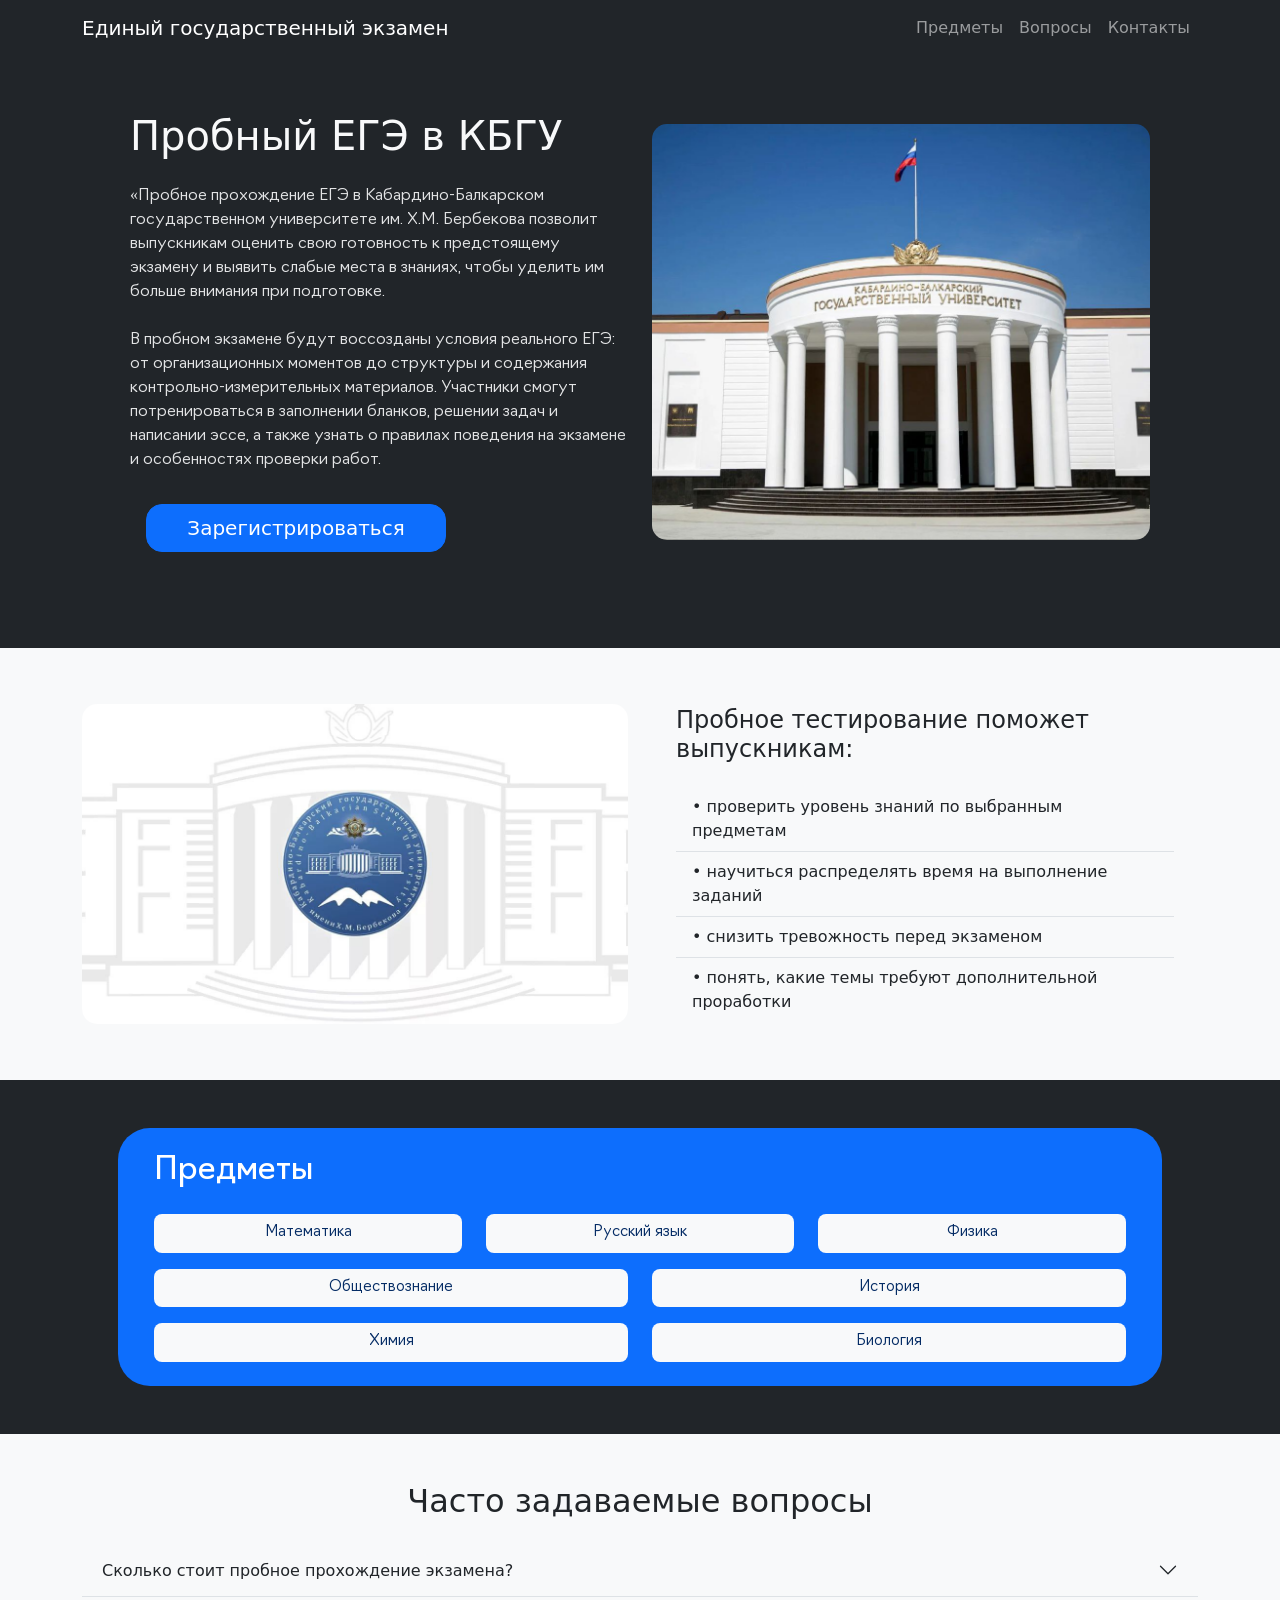
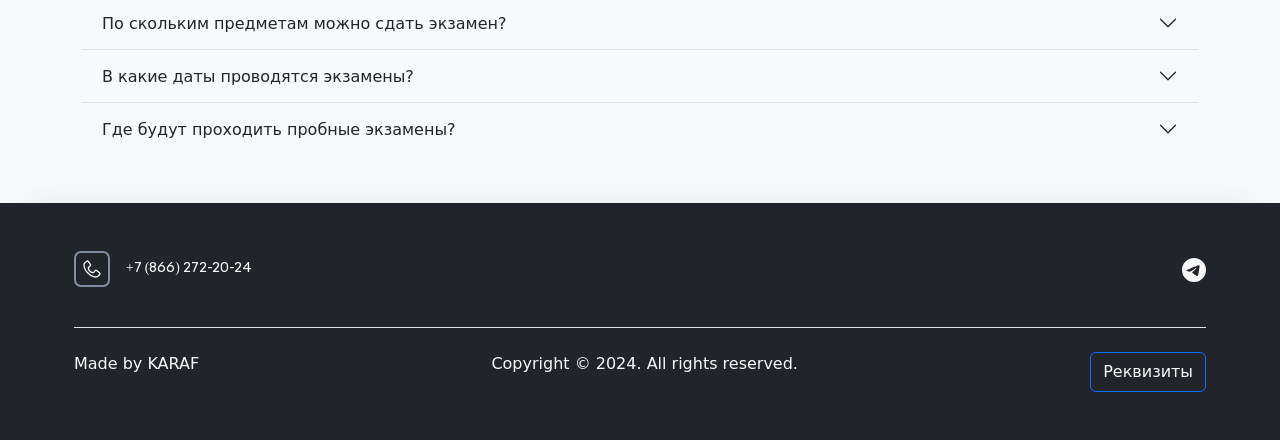
==== index.html @ ca040807 "Transfered giakbsu files" ====
<!DOCTYPE html>
<html lang="en">
<head>
    <meta charset="UTF-8">
    <meta name="viewport" content="width=device-width, initial-scale=1.0">

    <!-- Bootstrap CSS -->
    <link href="/css/main.css" rel="stylesheet">
    <!-- Bootstrap CSS Icons -->
    <link rel="stylesheet" href="https://cdn.jsdelivr.net/npm/bootstrap-icons@1.11.3/font/bootstrap-icons.min.css">
    <!-- CSS -->
    <link rel="stylesheet" href="/css/style.css">

    <title>КБГУ</title>

    <link rel="icon" type="image/png" href="files/kbsu_logo.png">
</head>
<body class="bg-dark">
    <!-- ICONS -->
    <svg xmlns="http://www.w3.org/2000/svg" class="d-none">
        <symbol id="telegram" viewBox="0 0 16 16">
            <path d="M16 8A8 8 0 1 1 0 8a8 8 0 0 1 16 0M8.287 5.906q-1.168.486-4.666 2.01-.567.225-.595.442c-.03.243.275.339.69.47l.175.055c.408.133.958.288 1.243.294q.39.01.868-.32 3.269-2.206 3.374-2.23c.05-.012.12-.026.166.016s.042.12.037.141c-.03.129-1.227 1.241-1.846 1.817-.193.18-.33.307-.358.336a8 8 0 0 1-.188.186c-.38.366-.664.64.015 1.088.327.216.589.393.85.571.284.194.568.387.936.629q.14.092.27.187c.331.236.63.448.997.414.214-.02.435-.22.547-.82.265-1.417.786-4.486.906-5.751a1.4 1.4 0 0 0-.013-.315.34.34 0 0 0-.114-.217.53.53 0 0 0-.31-.093c-.3.005-.763.166-2.984 1.09"/>
        </symbol>
        <symbol id="footer-phone-number-icon-svg" viewbox="0 0 24 24">
            <path fill="currentColor" fill-rule="evenodd" d="M6.347 3.736a1.8 1.8 0 0 1 2.589.413l1.97 2.877a1.812 1.812 0 0 1-.335 2.415l-1.579 1.316c.102 2.248 1.907 4.098 4.184 4.267a.09.09 0 0 0 .074-.03l1.411-1.707a1.661 1.661 0 0 1 2.27-.277l2.97 2.2a1.82 1.82 0 0 1 .252 2.696c-.396.428-.881.952-1.71 1.828-.517.548-1.278.812-2.093.885-.824.073-1.773-.042-2.766-.324-1.987-.564-4.24-1.82-6.177-3.779-1.942-1.964-3.145-4.272-3.693-6.26-.273-.993-.389-1.929-.338-2.718.049-.762.263-1.511.784-1.974a41.506 41.506 0 0 1 2.187-1.828ZM7.853 4.89a.488.488 0 0 0-.7-.118 40.2 40.2 0 0 0-2.121 1.773c-.136.12-.306.443-.347 1.077-.039.608.05 1.394.295 2.286.49 1.78 1.582 3.888 3.36 5.686 1.784 1.803 3.841 2.94 5.603 3.439.881.25 1.666.334 2.29.279.635-.056 1.039-.248 1.257-.48.824-.87 1.306-1.39 1.699-1.816a.508.508 0 0 0-.07-.752l-2.97-2.2a.35.35 0 0 0-.477.059l-1.41 1.707c-.29.35-.735.535-1.183.502-3.016-.223-5.403-2.738-5.403-5.776 0-.26.115-.506.315-.673l1.74-1.45a.5.5 0 0 0 .092-.666L7.853 4.89Z" clip-rule="evenodd"></path>
        </symbol>
    </svg>

    <!-- Navbar -->
    <nav class="navbar navbar-expand-lg bg-dark navbar-dark fixed-top">
        <div class="container">
            <a href="https://giakbsu.ru/" class="navbar-brand d-none d-sm-block">Единый государственный экзамен</a>
            <a href="https://giakbsu.ru/" class="ps-3 navbar-brand d-block d-sm-none">ЕГЭ</a>
            
            <div class="pe-2">
                <button class="navbar-toggler" type="button" data-bs-toggle="collapse" data-bs-target="#navmenu">
                    <span class="navbar-toggler-icon"></span>
                </button>
            </div>

            <div class="collapse navbar-collapse" id="navmenu">
                <ul class="navbar-nav ms-auto">
                    <li class="nav-item">
                        <a href="#topics" class="nav-link">Предметы</a>
                    </li>
                    <li class="nav-item">
                        <a href="#questions" class="nav-link">Вопросы</a>
                    </li>
                    <li class="nav-item">
                        <a href="#contact" class="nav-link">Контакты</a>
                    </li>
                </ul>
            </div>
        </div>
    </nav>

    <!-- Showcase -->
    <section class="bg-dark text-light py-5">
        <div class="container pt-3">
            <div class="d-sm-flex py-5 px-4 px-md-5 row justify-content-between align-items-center">
                <div class="col-md">
                    <div class="d-flex d-sm-block justify-content-center"><h1>Пробный ЕГЭ в КБГУ</h1></div>
                    <div class="d-flex d-sm-block justify-content-center text-center text-sm-start">
                        <p class="my-4 main-description">
                            «Пробное прохождение ЕГЭ в Кабардино-Балкарском государственном 
                            университете им. Х.М. Бербекова позволит выпускникам оценить свою 
                            готовность к предстоящему экзамену и выявить слабые места в знаниях, 
                            чтобы уделить им больше внимания при подготовке. 
                            <br><br>
                            В пробном экзамене будут воссозданы условия реального ЕГЭ: от организационных 
                            моментов до структуры и содержания контрольно-измерительных материалов. 
                            Участники смогут потренироваться в заполнении бланков, решении задач и написании эссе,
                            а также узнать о правилах поведения на экзамене и особенностях проверки работ.
                        </p>
                    </div>
                    <div class="ps-sm-3 pt-2 d-flex d-sm-block justify-content-center">
                        <button class="btn btn-primary btn-lg rounded-4 custom-register-button" data-bs-toggle="modal" data-bs-target="#enroll">Зарегистрироваться</button>
                    </div>
                </div>
                <div class="col-md d-none d-md-block sectionImagediv-1">
                    <img src="files/KBSU-1.jpg" class="d-block w-100 customSectionImage-1" alt="">
                </div>
            </div>
        </div>
    </section>

    <section class="py-5 bg-light">
        <div class="container pb-2 pt-2 d-flex justify-content-center">
            <div class="d-flex row justify-content-between align-items-center">
                <div class="col-md d-none d-md-block sectionImagediv-2">
                    <img src="files/KBSU-2.jpg" class="d-block w-100 customSectionImage-2" alt="">
                </div>
                <div class="col-md d-flex justify-content-end">
                    <div class="px-4">
                        <h4 class="pb-3">Пробное тестирование поможет выпускникам:</h4>
                        <div class="d-flex">
                            <ul class="list-group list-group-flush">
                                <li class="list-group-item bg-light">	•	проверить уровень знаний по выбранным предметам</li>
                                <li class="list-group-item bg-light">   •	научиться распределять время на выполнение заданий</li>
                                <li class="list-group-item bg-light">   •	снизить тревожность перед экзаменом</li>
                                <li class="list-group-item bg-light">   •	понять, какие темы требуют дополнительной проработки</li>
                            </ul>                 
                        </div>
                    </div>
                </div>
            </div>
        </div>
    </section>

    <!-- Предметы -->
    <section id="topics" class="bg-dark py-5 d-lg-block">
        <div class="container px-4 px-sm-4 px-md-5">
            <div class="d-flex p-4 bg-primary rounded-5">
                <div class="container">
                    <h2 class="text-white disciplines-text-main">Предметы</h2>
                    <div class="row pt-3">
                        <div class="col-sm-12 col-lg-4 pt-lg-0 pt-3 discipline-button">
                            <div class="text-primary-emphasis bg-light rounded-3 text-center p-2 discipline-text" id="22">
                                Математика
                            </div>
                        </div>

                        <div class="col-sm-12 col-lg-4 pt-lg-0 pt-3 discipline-button">
                            <div class="text-primary-emphasis bg-light rounded-3 text-center p-2 discipline-text" id="23">
                                Русский язык
                            </div>
                        </div>

                        <div class="col-sm-12 col-lg-4 pt-lg-0 pt-3 discipline-button">
                            <div class="text-primary-emphasis bg-light rounded-3 text-center p-2 discipline-text" id="29">
                                Физика
                            </div>
                        </div>
                    </div>

                    <div class="row pt-3">
                        <div class="col-sm-12 col-lg-6 discipline-button">
                            <div class="text-primary-emphasis bg-light rounded-3 text-center p-2 discipline-text" id="25">
                                Обществознание
                            </div>
                        </div>
                        
                        <div class="col-sm-12 col-lg-6 pt-lg-0 pt-3 discipline-button">
                            <div class="text-primary-emphasis bg-light rounded-3 text-center p-2 discipline-text" id="24">
                                История
                            </div>
                        </div>
                    </div>

                    <div class="row pt-3">
                        <div class="col-sm-12 col-lg-6 discipline-button">
                            <div class="text-primary-emphasis bg-light rounded-3 text-center p-2 discipline-text" id="27">
                                Химия
                            </div>
                        </div>
                        
                        <div class="col-sm-12 col-lg-6 pt-lg-0 pt-3 discipline-button">
                            <div class="text-primary-emphasis bg-light rounded-3 text-center p-2 discipline-text" id="28">
                                Биология
                            </div>
                        </div>
                    </div>
                </div>
            </div>
        </div>
    </section>

<!-- Question Accordion -->
<section id="questions" class="py-5 px-3 bg-light">
        <div class="container">
            <h2 class="text-center mb-4">Часто задаваемые вопросы</h2>
            <div class="accordion accordion-flush" id="questions">
                <!-- Question 1 -->
                <div class="accordion-item">
                    <h2 class="accordion-header">
                        <button class="accordion-button collapsed bg-light" type="button" data-bs-toggle="collapse" data-bs-target="#flush-collapseOne" aria-expanded="false" aria-controls="flush-collapseOne">
                            Сколько стоит пробное прохождение экзамена?
                        </button>
                    </h2>
                    <div id="flush-collapseOne" class="accordion-collapse collapse" data-bs-parent="#questions">
                        <div class="accordion-body bg-light">Стоимость 1 экзамена- 600 рублей.</div>
                    </div>
                </div>

                <!-- Question 2 -->
                <div class="accordion-item">
                    <h2 class="accordion-header">
                    <button class="accordion-button collapsed bg-light" type="button" data-bs-toggle="collapse" data-bs-target="#flush-collapseTwo" aria-expanded="false" aria-controls="flush-collapseTwo">
                        По скольким предметам можно сдать экзамен?
                    </button>
                    </h2>
                <div id="flush-collapseTwo" class="accordion-collapse collapse" data-bs-parent="#questions">
                    <div class="accordion-body bg-light">Можно будет пройти экзамен по всем предложенным предметам.</div>
                    </div>
                </div>

                <!-- Qustion 3 -->
                <div class="accordion-item">
                    <h2 class="accordion-header">
                    <button class="accordion-button collapsed bg-light" type="button" data-bs-toggle="collapse" data-bs-target="#flush-collapseThree" aria-expanded="false" aria-controls="flush-collapseThree">
                        В какие даты проводятся экзамены?
                    </button>
                    </h2>
                    <div id="flush-collapseThree" class="accordion-collapse collapse" data-bs-parent="#questions">
                        <div class="accordion-body bg-light"><a href="files/Приложение.docx">Приложение</a></div>
                    </div>
                </div>

                <!-- Qustion 4 -->
                <div class="accordion-item">
                    <h2 class="accordion-header">
                    <button class="accordion-button collapsed bg-light" type="button" data-bs-toggle="collapse" data-bs-target="#flush-collapseFour" aria-expanded="false" aria-controls="flush-collapseFour">
                        Где будут проходить пробные экзамены?
                    </button>
                    </h2>
                    <div id="flush-collapseFour" class="accordion-collapse collapse" data-bs-parent="#questions">
                        <div class="accordion-body bg-light">Пробные экзамены будут проходить в учебных корпусах КБГУ, вход с КПП на ул. Толстого</div>
                    </div>
                </div>
            </div>
        </div>
    </section>

<!-- Footer -->
<section class="bg-nav-bg custom-footer" id="contact">
    <div class="container px-5 px-lg-1">
        <footer class="py-5">
        <div class="d-flex justify-content-between">
            <div class="mb-3 footer-phone-number d-flex align-items-center">
                <div class="footer-outlinedBoxes d-flex align-items-center justify-content-center text-light"><svg width="24" height="24"><use xlink:href="#footer-phone-number-icon-svg"/></svg></div>
                <div class="ps-3 text-light">+7 (866) 272-20-24</div>
            </div>
        <div class="offset-md-1 list-unstyled d-flex flex-row-reverse mb-3">
            <div class="align-content-center">
                <li class="ms-3"><a class="link-body-emphasis" href="https://t.me/abiturient_kbgu" target="_blank"><svg class="bi bi-telegram" width="24" height="24"><use xlink:href="#telegram"/></svg></a></li>
            </div>
        </div>
    </div>
        <div class="d-flex flex-column flex-sm-row justify-content-between pt-4 mt-4 border-top">
            <a href="https://t.me/xAlenki" class="text-light" style="text-decoration: none;" target="_blank">Made by KARAF</a>
            <p class="text-light">Copyright &copy; 2024. All rights reserved. </p>
            <button class="btn btn-outline-primary text-light" style="text-decoration: none;" data-bs-toggle="modal" data-bs-target="#details">Реквизиты</button>
        </div>
        </footer>
    </div>
</section>

    <!-- Modal -->
    <div class="modal fade" id="enroll" tabindex="-1" aria-labelledby="enrollLabel" aria-hidden="true">
        <div class="modal-dialog">
            <div class="modal-content">
                <div class="modal-header">
                    <h1 class="modal-title fs-5" id="enrollLabel">Регистрация</h1>
                    <button type="button" class="btn-close" data-bs-dismiss="modal" aria-label="Close"></button>
                </div>
            <div class="modal-body">
                <form id="form">
                    <div class="mb-3">
                        <label for="first-name" class="col-form-label">ФИО:</label>
                        <input type="text" class="form-control reqField" name="name" id="first-name">
                    </div>
                    <div class="mb-3">
                        <label for="phone" class="col-form-label">Номер телефон:</label>
                        <input type="text" class="form-control reqField" name="phone" id="phone">
                    </div>
                    <div class="mb-3">
                        <label for="email" class="col-form-label">Почта:</label>
                        <input type="email" class="form-control reqField" name="email" id="email">
                    </div>
                    <div class="mb-3">
                        <label for="school" class="col-form-label">Школа:</label>
                        <input type="text" class="form-control reqField" name="school" id="school">
                    </div>
                    <!-- ЧЕК -->
                    <div class="d-flex align-items-center pb-1">
                        <label for="media" onclick="fileUploadClick">
                            <div class="btn btn-primary">Выбрать файл</div>
                        </label>
                        <input type="file" class="pb-3" name="media" accept="application/pdf" id="media" style="display:none;" onchange="showname()"/>
                        <span class="ps-2" id="choose_file_text">Прикрепите чек</span>
                    </div>
                    <div class="pb-2">
                        <a href="payment_instructions.html" style="font-size: 1rem;" id="payment_instructions_button" target="_blank">Инструкция по оплате</a>
                    </div>

                    <!-- Предметы формы -->
                    <div class="form-check">
                        <input class="form-check-input discipline-input" type="checkbox" value="ДА" name="История" id="defaultCheck3">
                        <label class="form-check-label" for="defaultCheck3">
                            История
                        </label>
                    </div>
                    <div class="form-check">
                        <input class="form-check-input discipline-input" type="checkbox" value="ДА" name="Обществознание" id="defaultCheck4">
                        <label class="form-check-label" for="defaultCheck4">
                            Обществознание
                        </label>
                    </div>
                    <div class="form-check">
                        <input class="form-check-input discipline-input" type="checkbox" value="ДА" name="Химия" id="defaultCheck6">
                        <label class="form-check-label" for="defaultCheck6">
                            Химия
                        </label>
                    </div>
                    <div class="form-check">
                        <input class="form-check-input discipline-input" type="checkbox" value="ДА" name="Биология" id="defaultCheck7">
                        <label class="form-check-label" for="defaultCheck7">
                            Биология
                        </label>
                    </div>
                    <div class="form-check">
                        <input class="form-check-input discipline-input" type="checkbox" value="ДА" name="Физика" id="defaultCheck8">
                        <label class="form-check-label" for="defaultCheck8">
                            Физика
                        </label>
                    </div>
                    <!-- Пользовательское соглашение -->
                    <div class="form-check pt-3" style="font-size: 0.79rem;">
                        <input class="form-check-input" type="checkbox" value="true" name="true" id="defaultCheckTerms">
                        <label class="form-check-label" for="defaultCheckTerms">
                            Я согласен(а) на обработку <a href="files/Пользовательское соглашение.docx" target="_blank">персональных данных</a>, ознакомлен(а) с <a href="https://open08.kbsu.ru:8033/moodle/theme/roshni/uploaded/5_loc.pdf" target="_blank">политикой конфиденциальности</a>, и принимаю условия <a href="oferta.html" d="ofertaButton" target="_blank">публичной оферты</a>.
                        </label>
                    </div>
                    <!-- temp -->
                    <textarea name="notes" value="" hidden></textarea>
                    <!-- ID товара в в админ панели -->
                    <input type="hidden" name="product_id" value="21">
                </form>
            </div>
            <div class="modal-footer">
                <p class="me-auto ps-2" id="priceSum" style="font-size: 17px; font-family: Navigo Light;">0р</p>
                <button type="button" class="btn btn-secondary" data-bs-dismiss="modal">Отменить</button>
                <button type="submit" class="btn btn-primary disabled" id="submit" aria-disabled="true" tabindex="-1">Продолжить</button>
            </div>
            </div>
        </div>
    </div>

    <!-- Реквизиты -->
    <div class="modal fade" id="details" tabindex="-1" aria-labelledby="enrollLabel" aria-hidden="true">
        <div class="modal-dialog">
            <div class="modal-content">
                <div class="modal-header">
                    <h1 class="modal-title fs-5" id="enrollLabel">Реквизиты</h1>
                    <button type="button" class="btn-close" data-bs-dismiss="modal" aria-label="Close"></button>
                </div>
                <div class="modal-body">
                    <div><h5>Компания</h5></div>
                    <div class="pb-3">
                        <span>
                            КБГУ, КАБАРДИНО-БАЛКАРСКИЙ ГОСУДАРСТВЕННЫЙ УНИВЕРСИТЕТ ИМ. Х. М. БЕРБЕКОВА <br>
                            ИНН: 0711037537<br>
                            ОГРН: 1020700739234<br>
                            Номер телефона: +7 (866) 272-20-24<br>
                        </span>
                        <a href="files/oferta.pdf" target="_blank">Публичная оферта ЕГЭ</a>
                    </div>
                    <div><h5>Разработчики</h5></div>
                    <div>
                        <span>
                            <h6>Караф Аслан Имад</h6>
                            Самозанятый, ИНН: 070712142271 <br>
                            Номер телефона: +7 (922) 561-77-82
                        </span>
                    </div>
                    <div class="mt-2">
                        <span>
                            <h6>Караф Омар Амер</h6>
                            Номер телефона: +7 (928) 691-26-02
                        </span>
                    </div>
                </div>
            </div>
        </div>
    </div>

    <!-- Bootstrap JavaScript -->
    <script src="https://cdn.jsdelivr.net/npm/bootstrap@5.3.3/dist/js/bootstrap.bundle.min.js" integrity="sha384-YvpcrYf0tY3lHB60NNkmXc5s9fDVZLESaAA55NDzOxhy9GkcIdslK1eN7N6jIeHz" crossorigin="anonymous"></script>
    <!-- Custom JavaScript -->
    <script src="komadejss.js"></script>
</body>
</html>
---- css/style.css ----
@font-face {
    font-family: Navigo Light;
    src: url(./Fonts/Navigo-Light.woff2);
    font-weight: 400, 300, 200, 100;
    font-style: normal;
    font-display: swap;
}

@font-face {
    font-family: Navigo Regular;
    src: url(./Fonts/Navigo-Regular.woff2);
    font-weight: 400, 300, 200, 100;
    font-style: normal;
    font-display: swap;
}

.main-description {
    font-family: Navigo Light;
    opacity: 0.9;
}

.custom-register-button {
    width: 300px;
}

.sectionImagediv-1 {
    height: 26rem;
}
.customSectionImage-1 {
    height: 100%;
    width: 100%;
    object-fit: cover;
    border-radius: 15px;
}
.sectionImagediv-2 {
    height: 20rem;
}
.customSectionImage-2 {
    height: 100%;
    width: 100%;
    object-fit: cover;
    border-radius: 15px;
}

.form-check-input, .form-check-label {
    cursor: pointer;
}

/* Disciplines */
.disciplines-text-main {
    font-family: Navigo Regular;
}
.discipline-text {
    font-family: Navigo Light;
    font-size: 15px;
    cursor: pointer;
    /* opacity: 0.9; */
}
.discipline-button {
    cursor: pointer;
}
/* End of Discplines */


/* Footer */
.custom-footer {
    box-shadow: 0px -15px 39px -30px rgba(34, 60, 80, 0.2);
}
.bi-telegram {
    fill: #f7f7f7;
}
.footer-phone-number {
    font-size: 13.71px;
    line-height: 22px;
    font-family: Navigo Regular;
}
.footer-outlinedBoxes {
    border: 2px solid #848CA3;
    border-radius: 7px;
    width: 36px;
    height: 36px;
}
/* End of Footer */
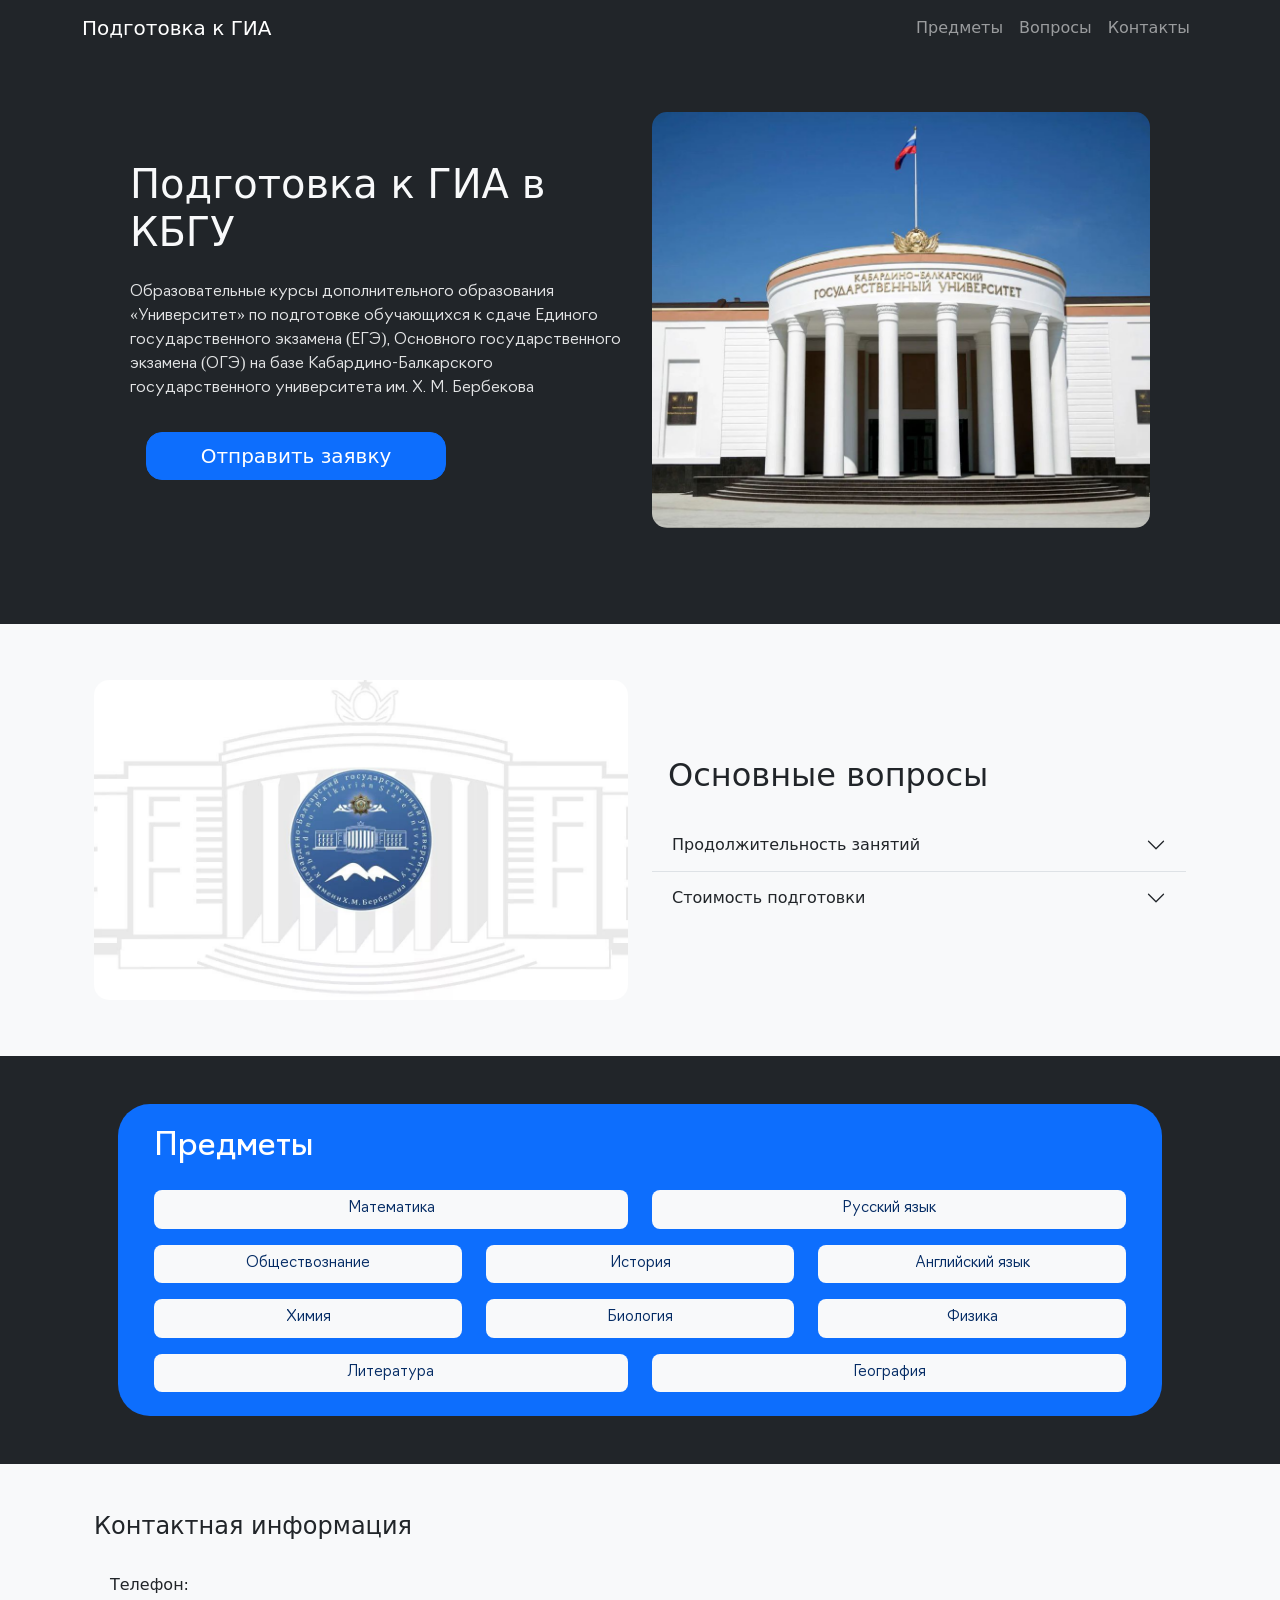
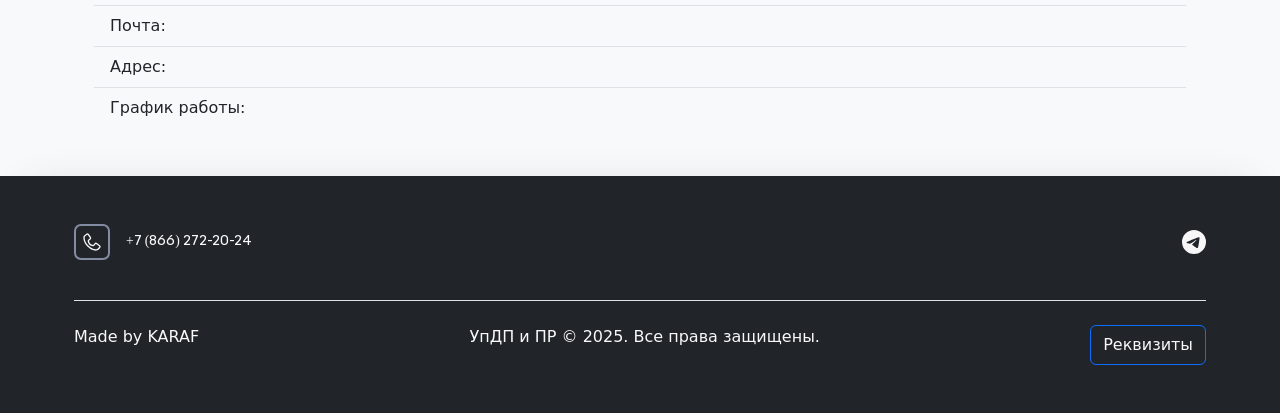
==== commit 0d8020d0: "Updated everything for ДО" ====
--- a/index.html
+++ b/index.html
@@ -29,8 +29,8 @@
     <!-- Navbar -->
     <nav class="navbar navbar-expand-lg bg-dark navbar-dark fixed-top">
         <div class="container">
-            <a href="https://giakbsu.ru/" class="navbar-brand d-none d-sm-block">Единый государственный экзамен</a>
-            <a href="https://giakbsu.ru/" class="ps-3 navbar-brand d-block d-sm-none">ЕГЭ</a>
+            <a href="https://giakbsu.ru/" class="navbar-brand d-none d-sm-block">Подготовка к ГИА</a>
+            <a href="https://giakbsu.ru/" class="ps-3 navbar-brand d-block d-sm-none">Подготовка к ГИА</a>
             
             <div class="pe-2">
                 <button class="navbar-toggler" type="button" data-bs-toggle="collapse" data-bs-target="#navmenu">
@@ -39,7 +39,7 @@
             </div>
 
             <div class="collapse navbar-collapse" id="navmenu">
-                <ul class="navbar-nav ms-auto">
+                <ul class="navbar-nav ms-auto ps-1">
                     <li class="nav-item">
                         <a href="#topics" class="nav-link">Предметы</a>
                     </li>
@@ -59,22 +59,14 @@
         <div class="container pt-3">
             <div class="d-sm-flex py-5 px-4 px-md-5 row justify-content-between align-items-center">
                 <div class="col-md">
-                    <div class="d-flex d-sm-block justify-content-center"><h1>Пробный ЕГЭ в КБГУ</h1></div>
+                    <div class="d-flex d-sm-block justify-content-center"><h1>Подготовка к ГИА в КБГУ</h1></div>
                     <div class="d-flex d-sm-block justify-content-center text-center text-sm-start">
                         <p class="my-4 main-description">
-                            «Пробное прохождение ЕГЭ в Кабардино-Балкарском государственном 
-                            университете им. Х.М. Бербекова позволит выпускникам оценить свою 
-                            готовность к предстоящему экзамену и выявить слабые места в знаниях, 
-                            чтобы уделить им больше внимания при подготовке. 
-                            <br><br>
-                            В пробном экзамене будут воссозданы условия реального ЕГЭ: от организационных 
-                            моментов до структуры и содержания контрольно-измерительных материалов. 
-                            Участники смогут потренироваться в заполнении бланков, решении задач и написании эссе,
-                            а также узнать о правилах поведения на экзамене и особенностях проверки работ.
+                            Образовательные курсы дополнительного образования «Университет» по подготовке обучающихся к сдаче Единого государственного экзамена (ЕГЭ), Основного государственного экзамена (ОГЭ) на базе Кабардино-Балкарского государственного университета им. Х. М. Бербекова
                         </p>
                     </div>
                     <div class="ps-sm-3 pt-2 d-flex d-sm-block justify-content-center">
-                        <button class="btn btn-primary btn-lg rounded-4 custom-register-button" data-bs-toggle="modal" data-bs-target="#enroll">Зарегистрироваться</button>
+                        <button class="btn btn-primary btn-lg rounded-4 custom-register-button" data-bs-toggle="modal" data-bs-target="#enroll">Отправить заявку</button>
                     </div>
                 </div>
                 <div class="col-md d-none d-md-block sectionImagediv-1">
@@ -84,26 +76,39 @@
         </div>
     </section>
 
-    <section class="py-5 bg-light">
-        <div class="container pb-2 pt-2 d-flex justify-content-center">
-            <div class="d-flex row justify-content-between align-items-center">
+    <!-- Вопросы -->
+    <section class="d-flex py-5 bg-light justify-content-center" id="questions">
+        <div class="container pb-2 pt-2 d-flex justify-content-center row align-items-center">
                 <div class="col-md d-none d-md-block sectionImagediv-2">
                     <img src="files/KBSU-2.jpg" class="d-block w-100 customSectionImage-2" alt="">
                 </div>
-                <div class="col-md d-flex justify-content-end">
-                    <div class="px-4">
-                        <h4 class="pb-3">Пробное тестирование поможет выпускникам:</h4>
-                        <div class="d-flex">
-                            <ul class="list-group list-group-flush">
-                                <li class="list-group-item bg-light">	•	проверить уровень знаний по выбранным предметам</li>
-                                <li class="list-group-item bg-light">   •	научиться распределять время на выполнение заданий</li>
-                                <li class="list-group-item bg-light">   •	снизить тревожность перед экзаменом</li>
-                                <li class="list-group-item bg-light">   •	понять, какие темы требуют дополнительной проработки</li>
-                            </ul>                 
-                        </div>
-                    </div>
-                </div>
-            </div>
+                <div class="col-md d-flex flex-column">
+                    <h2 class="ps-3 mb-4">Основные вопросы</h2>
+                    <div class="accordion accordion-flush">
+                        <!-- Question 1 -->
+                        <div class="accordion-item">
+                            <h2 class="accordion-header">
+                                <button class="accordion-button collapsed bg-light" type="button" data-bs-toggle="collapse" data-bs-target="#flush-collapseOne" aria-expanded="false" aria-controls="flush-collapseOne">
+                                    Продолжительность занятий
+                                </button>
+                            </h2>
+                            <div id="flush-collapseOne" class="accordion-collapse collapse" data-bs-parent="#questions">
+                                <div class="accordion-body bg-light">Занятия проходят два академических часа два раза в неделю.</div>
+                            </div>
+                        </div>
+                        <!-- Question 2 -->
+                        <div class="accordion-item">
+                            <h2 class="accordion-header">
+                            <button class="accordion-button collapsed bg-light" type="button" data-bs-toggle="collapse" data-bs-target="#flush-collapseTwo" aria-expanded="false" aria-controls="flush-collapseTwo">
+                                Стоимость подготовки
+                            </button>
+                            </h2>
+                        <div id="flush-collapseTwo" class="accordion-collapse collapse" data-bs-parent="#questions">
+                            <div class="accordion-body bg-light">Стоимость одного часа занятия — 450 рублей.</div>
+                            </div>
+                        </div>
+                    </div>
+                </div>
         </div>
     </section>
 
@@ -114,17 +119,51 @@
                 <div class="container">
                     <h2 class="text-white disciplines-text-main">Предметы</h2>
                     <div class="row pt-3">
-                        <div class="col-sm-12 col-lg-4 pt-lg-0 pt-3 discipline-button">
+                        <div class="col-sm-12 col-lg-6 pt-lg-0 pt-3 discipline-button">
                             <div class="text-primary-emphasis bg-light rounded-3 text-center p-2 discipline-text" id="22">
                                 Математика
                             </div>
                         </div>
 
-                        <div class="col-sm-12 col-lg-4 pt-lg-0 pt-3 discipline-button">
+                        <div class="col-sm-12 col-lg-6 pt-lg-0 pt-3 discipline-button">
                             <div class="text-primary-emphasis bg-light rounded-3 text-center p-2 discipline-text" id="23">
                                 Русский язык
                             </div>
                         </div>
+                    </div>
+
+                    <div class="row pt-3">
+                        <div class="col-sm-12 col-lg-4 pt-lg-0 pt-3 discipline-button">
+                            <div class="text-primary-emphasis bg-light rounded-3 text-center p-2 discipline-text" id="25">
+                                Обществознание
+                            </div>
+                        </div>
+                        
+                        <div class="col-sm-12 col-lg-4 pt-lg-0 pt-3 discipline-button">
+                            <div class="text-primary-emphasis bg-light rounded-3 text-center p-2 discipline-text" id="24">
+                                История
+                            </div>
+                        </div>
+
+                        <div class="col-sm-12 col-lg-4 pt-lg-0 pt-3 discipline-button">
+                            <div class="text-primary-emphasis bg-light rounded-3 text-center p-2 discipline-text" id="24">
+                                Английский язык
+                            </div>
+                        </div>
+                    </div>
+
+                    <div class="row pt-3">
+                        <div class="col-sm-12 col-lg-4 pt-lg-0 pt-3 discipline-button">
+                            <div class="text-primary-emphasis bg-light rounded-3 text-center p-2 discipline-text" id="27">
+                                Химия
+                            </div>
+                        </div>
+                        
+                        <div class="col-sm-12 col-lg-4 pt-lg-0 pt-3 discipline-button">
+                            <div class="text-primary-emphasis bg-light rounded-3 text-center p-2 discipline-text" id="28">
+                                Биология
+                            </div>
+                        </div>
 
                         <div class="col-sm-12 col-lg-4 pt-lg-0 pt-3 discipline-button">
                             <div class="text-primary-emphasis bg-light rounded-3 text-center p-2 discipline-text" id="29">
@@ -134,29 +173,15 @@
                     </div>
 
                     <div class="row pt-3">
-                        <div class="col-sm-12 col-lg-6 discipline-button">
-                            <div class="text-primary-emphasis bg-light rounded-3 text-center p-2 discipline-text" id="25">
-                                Обществознание
-                            </div>
-                        </div>
-                        
                         <div class="col-sm-12 col-lg-6 pt-lg-0 pt-3 discipline-button">
-                            <div class="text-primary-emphasis bg-light rounded-3 text-center p-2 discipline-text" id="24">
-                                История
-                            </div>
-                        </div>
-                    </div>
-
-                    <div class="row pt-3">
-                        <div class="col-sm-12 col-lg-6 discipline-button">
-                            <div class="text-primary-emphasis bg-light rounded-3 text-center p-2 discipline-text" id="27">
-                                Химия
-                            </div>
-                        </div>
-                        
+                            <div class="text-primary-emphasis bg-light rounded-3 text-center p-2 discipline-text" id="22">
+                                Литература
+                            </div>
+                        </div>
+
                         <div class="col-sm-12 col-lg-6 pt-lg-0 pt-3 discipline-button">
-                            <div class="text-primary-emphasis bg-light rounded-3 text-center p-2 discipline-text" id="28">
-                                Биология
+                            <div class="text-primary-emphasis bg-light rounded-3 text-center p-2 discipline-text" id="23">
+                                География
                             </div>
                         </div>
                     </div>
@@ -165,64 +190,21 @@
         </div>
     </section>
 
-<!-- Question Accordion -->
-<section id="questions" class="py-5 px-3 bg-light">
-        <div class="container">
-            <h2 class="text-center mb-4">Часто задаваемые вопросы</h2>
-            <div class="accordion accordion-flush" id="questions">
-                <!-- Question 1 -->
-                <div class="accordion-item">
-                    <h2 class="accordion-header">
-                        <button class="accordion-button collapsed bg-light" type="button" data-bs-toggle="collapse" data-bs-target="#flush-collapseOne" aria-expanded="false" aria-controls="flush-collapseOne">
-                            Сколько стоит пробное прохождение экзамена?
-                        </button>
-                    </h2>
-                    <div id="flush-collapseOne" class="accordion-collapse collapse" data-bs-parent="#questions">
-                        <div class="accordion-body bg-light">Стоимость 1 экзамена- 600 рублей.</div>
-                    </div>
-                </div>
-
-                <!-- Question 2 -->
-                <div class="accordion-item">
-                    <h2 class="accordion-header">
-                    <button class="accordion-button collapsed bg-light" type="button" data-bs-toggle="collapse" data-bs-target="#flush-collapseTwo" aria-expanded="false" aria-controls="flush-collapseTwo">
-                        По скольким предметам можно сдать экзамен?
-                    </button>
-                    </h2>
-                <div id="flush-collapseTwo" class="accordion-collapse collapse" data-bs-parent="#questions">
-                    <div class="accordion-body bg-light">Можно будет пройти экзамен по всем предложенным предметам.</div>
-                    </div>
-                </div>
-
-                <!-- Qustion 3 -->
-                <div class="accordion-item">
-                    <h2 class="accordion-header">
-                    <button class="accordion-button collapsed bg-light" type="button" data-bs-toggle="collapse" data-bs-target="#flush-collapseThree" aria-expanded="false" aria-controls="flush-collapseThree">
-                        В какие даты проводятся экзамены?
-                    </button>
-                    </h2>
-                    <div id="flush-collapseThree" class="accordion-collapse collapse" data-bs-parent="#questions">
-                        <div class="accordion-body bg-light"><a href="files/Приложение.docx">Приложение</a></div>
-                    </div>
-                </div>
-
-                <!-- Qustion 4 -->
-                <div class="accordion-item">
-                    <h2 class="accordion-header">
-                    <button class="accordion-button collapsed bg-light" type="button" data-bs-toggle="collapse" data-bs-target="#flush-collapseFour" aria-expanded="false" aria-controls="flush-collapseFour">
-                        Где будут проходить пробные экзамены?
-                    </button>
-                    </h2>
-                    <div id="flush-collapseFour" class="accordion-collapse collapse" data-bs-parent="#questions">
-                        <div class="accordion-body bg-light">Пробные экзамены будут проходить в учебных корпусах КБГУ, вход с КПП на ул. Толстого</div>
-                    </div>
-                </div>
-            </div>
+<!-- Контактная информация -->
+<section id="contact" class="py-5 px-3 bg-light">
+        <div class="container px-4">
+                <h4 class="pb-3">Контактная информация</h4>
+                    <ul class="list-group list-group-flush">
+                        <li class="list-group-item bg-light">Телефон: </li>
+                        <li class="list-group-item bg-light">Почта: </li>
+                        <li class="list-group-item bg-light">Адрес: </li>
+                        <li class="list-group-item bg-light">График работы: </li>
+                    </ul>                 
         </div>
     </section>
 
 <!-- Footer -->
-<section class="bg-nav-bg custom-footer" id="contact">
+<section class="bg-nav-bg custom-footer">
     <div class="container px-5 px-lg-1">
         <footer class="py-5">
         <div class="d-flex justify-content-between">
@@ -238,7 +220,7 @@
     </div>
         <div class="d-flex flex-column flex-sm-row justify-content-between pt-4 mt-4 border-top">
             <a href="https://t.me/xAlenki" class="text-light" style="text-decoration: none;" target="_blank">Made by KARAF</a>
-            <p class="text-light">Copyright &copy; 2024. All rights reserved. </p>
+            <p class="text-light">УпДП и ПР &copy; 2025. Все права защищены. </p>
             <button class="btn btn-outline-primary text-light" style="text-decoration: none;" data-bs-toggle="modal" data-bs-target="#details">Реквизиты</button>
         </div>
         </footer>
@@ -264,26 +246,26 @@
                         <input type="text" class="form-control reqField" name="phone" id="phone">
                     </div>
                     <div class="mb-3">
-                        <label for="email" class="col-form-label">Почта:</label>
-                        <input type="email" class="form-control reqField" name="email" id="email">
-                    </div>
-                    <div class="mb-3">
                         <label for="school" class="col-form-label">Школа:</label>
                         <input type="text" class="form-control reqField" name="school" id="school">
                     </div>
-                    <!-- ЧЕК -->
-                    <div class="d-flex align-items-center pb-1">
-                        <label for="media" onclick="fileUploadClick">
-                            <div class="btn btn-primary">Выбрать файл</div>
-                        </label>
-                        <input type="file" class="pb-3" name="media" accept="application/pdf" id="media" style="display:none;" onchange="showname()"/>
-                        <span class="ps-2" id="choose_file_text">Прикрепите чек</span>
-                    </div>
-                    <div class="pb-2">
-                        <a href="payment_instructions.html" style="font-size: 1rem;" id="payment_instructions_button" target="_blank">Инструкция по оплате</a>
-                    </div>
-
+                    <div class="mb-3">
+                        <label for="class" class="col-form-label">Класс:</label>
+                        <input type="text" class="form-control reqField" name="class" id="class">
+                    </div>
                     <!-- Предметы формы -->
+                    <div class="form-check">
+                        <input class="form-check-input discipline-input" type="checkbox" value="ДА" name="Русский язык" id="defaultCheck1">
+                        <label class="form-check-label" for="defaultCheck1">
+                            Русский язык
+                        </label>
+                    </div>
+                    <div class="form-check">
+                        <input class="form-check-input discipline-input" type="checkbox" value="ДА" name="Математика" id="defaultCheck2">
+                        <label class="form-check-label" for="defaultCheck2">
+                            Математика
+                        </label>
+                    </div>
                     <div class="form-check">
                         <input class="form-check-input discipline-input" type="checkbox" value="ДА" name="История" id="defaultCheck3">
                         <label class="form-check-label" for="defaultCheck3">
@@ -297,6 +279,12 @@
                         </label>
                     </div>
                     <div class="form-check">
+                        <input class="form-check-input discipline-input" type="checkbox" value="ДА" name="Английский язык" id="defaultCheck5">
+                        <label class="form-check-label" for="defaultCheck5">
+                            Английский язык
+                        </label>
+                    </div>
+                    <div class="form-check">
                         <input class="form-check-input discipline-input" type="checkbox" value="ДА" name="Химия" id="defaultCheck6">
                         <label class="form-check-label" for="defaultCheck6">
                             Химия
@@ -312,6 +300,18 @@
                         <input class="form-check-input discipline-input" type="checkbox" value="ДА" name="Физика" id="defaultCheck8">
                         <label class="form-check-label" for="defaultCheck8">
                             Физика
+                        </label>
+                    </div>
+                    <div class="form-check">
+                        <input class="form-check-input discipline-input" type="checkbox" value="ДА" name="Литература" id="defaultCheck9">
+                        <label class="form-check-label" for="defaultCheck9">
+                            Литература
+                        </label>
+                    </div>
+                    <div class="form-check">
+                        <input class="form-check-input discipline-input" type="checkbox" value="ДА" name="История" id="defaultCheck10">
+                        <label class="form-check-label" for="defaultCheck10">
+                            География
                         </label>
                     </div>
                     <!-- Пользовательское соглашение -->
@@ -321,14 +321,9 @@
                             Я согласен(а) на обработку <a href="files/Пользовательское соглашение.docx" target="_blank">персональных данных</a>, ознакомлен(а) с <a href="https://open08.kbsu.ru:8033/moodle/theme/roshni/uploaded/5_loc.pdf" target="_blank">политикой конфиденциальности</a>, и принимаю условия <a href="oferta.html" d="ofertaButton" target="_blank">публичной оферты</a>.
                         </label>
                     </div>
-                    <!-- temp -->
-                    <textarea name="notes" value="" hidden></textarea>
-                    <!-- ID товара в в админ панели -->
-                    <input type="hidden" name="product_id" value="21">
                 </form>
             </div>
             <div class="modal-footer">
-                <p class="me-auto ps-2" id="priceSum" style="font-size: 17px; font-family: Navigo Light;">0р</p>
                 <button type="button" class="btn btn-secondary" data-bs-dismiss="modal">Отменить</button>
                 <button type="submit" class="btn btn-primary disabled" id="submit" aria-disabled="true" tabindex="-1">Продолжить</button>
             </div>
